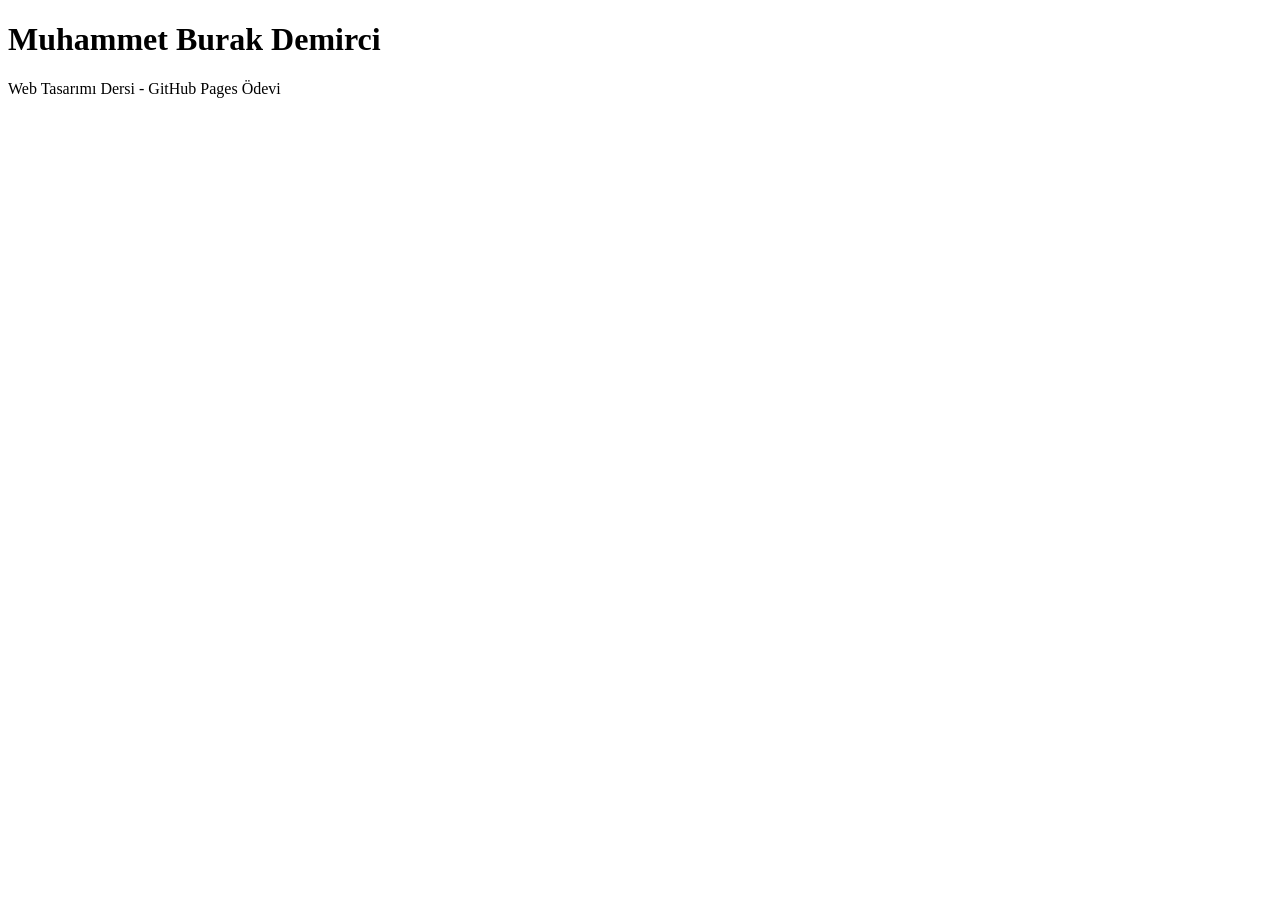
==== index.html @ 5eb8b4c1 "Rename HTMLPage1.html to index.html" ====
﻿<!DOCTYPE html>
<html lang="tr">
<head>
    <meta charset="UTF-8">
    <title>Muhammet Burak Demirci - Web Tasarım Ödevi</title>
</head>

<body>
    <h1>Muhammet Burak Demirci</h1>
    <p>Web Tasarımı Dersi - GitHub Pages Ödevi</p>
</body>

</html>
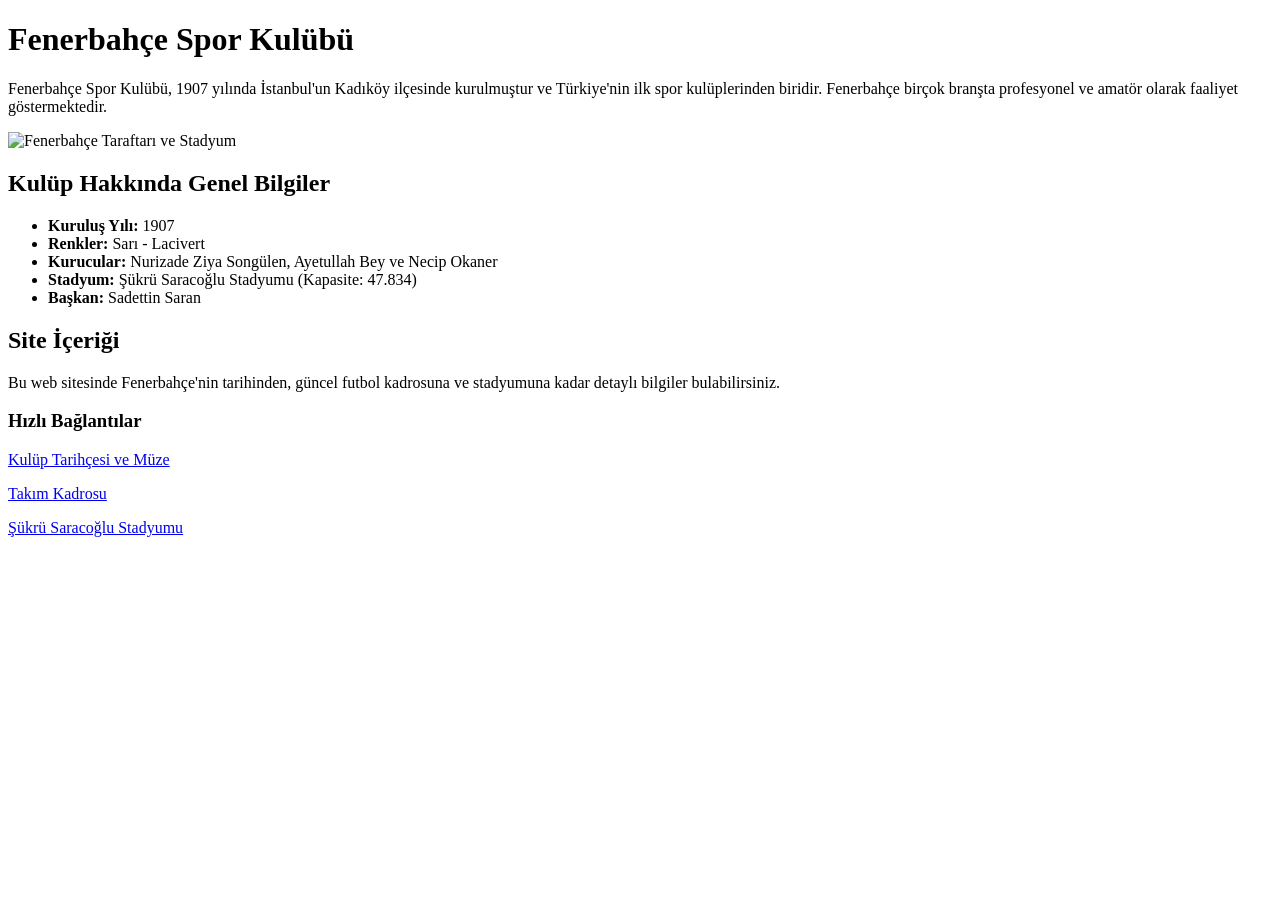
==== commit 007837e3: "Add files via upload" ====
--- a/index.html
+++ b/index.html
@@ -1,13 +1,33 @@
-﻿<!DOCTYPE html>
-<html lang="tr">
-<head>
-    <meta charset="UTF-8">
-    <title>Muhammet Burak Demirci - Web Tasarım Ödevi</title>
-</head>
-
-<body>
-    <h1>Muhammet Burak Demirci</h1>
-    <p>Web Tasarımı Dersi - GitHub Pages Ödevi</p>
-</body>
-
-</html>
+<!DOCTYPE html>
+<html lang="tr">
+<head>
+    <meta charset="UTF-8">
+    <title>Fenerbahçe | Ana Sayfa</title>
+</head>
+<body>
+
+    <h1>Fenerbahçe Spor Kulübü</h1>
+    <p>Fenerbahçe Spor Kulübü, 1907 yılında İstanbul'un Kadıköy ilçesinde kurulmuştur ve Türkiye'nin ilk spor kulüplerinden biridir. Fenerbahçe birçok branşta profesyonel ve amatör olarak faaliyet göstermektedir.</p>
+
+    <img src="fenerbahce-genel.jpg" alt="Fenerbahçe Taraftarı ve Stadyum" width="600">
+
+    <h2>Kulüp Hakkında Genel Bilgiler</h2>
+    
+    <ul>
+        <li><b>Kuruluş Yılı:</b> 1907</li>
+        <li><b>Renkler:</b> Sarı - Lacivert</li>
+        <li><b>Kurucular:</b> Nurizade Ziya Songülen, Ayetullah Bey ve Necip Okaner</li>
+        <li><b>Stadyum:</b> Şükrü Saracoğlu Stadyumu (Kapasite: 47.834)</li>
+        <li><b>Başkan:</b> Sadettin Saran</li>
+    </ul>
+
+    <h2>Site İçeriği</h2>
+    <p>Bu web sitesinde Fenerbahçe'nin tarihinden, güncel futbol kadrosuna ve stadyumuna kadar detaylı bilgiler bulabilirsiniz.</p>
+    
+    <h3>Hızlı Bağlantılar</h3>
+    <p><a href="tarihce.html">Kulüp Tarihçesi ve Müze</a></p>
+    <p><a href="kadro.html">Takım Kadrosu</a></p>
+    <p><a href="stadyum.html">Şükrü Saracoğlu Stadyumu</a></p>
+
+</body>
+</html>
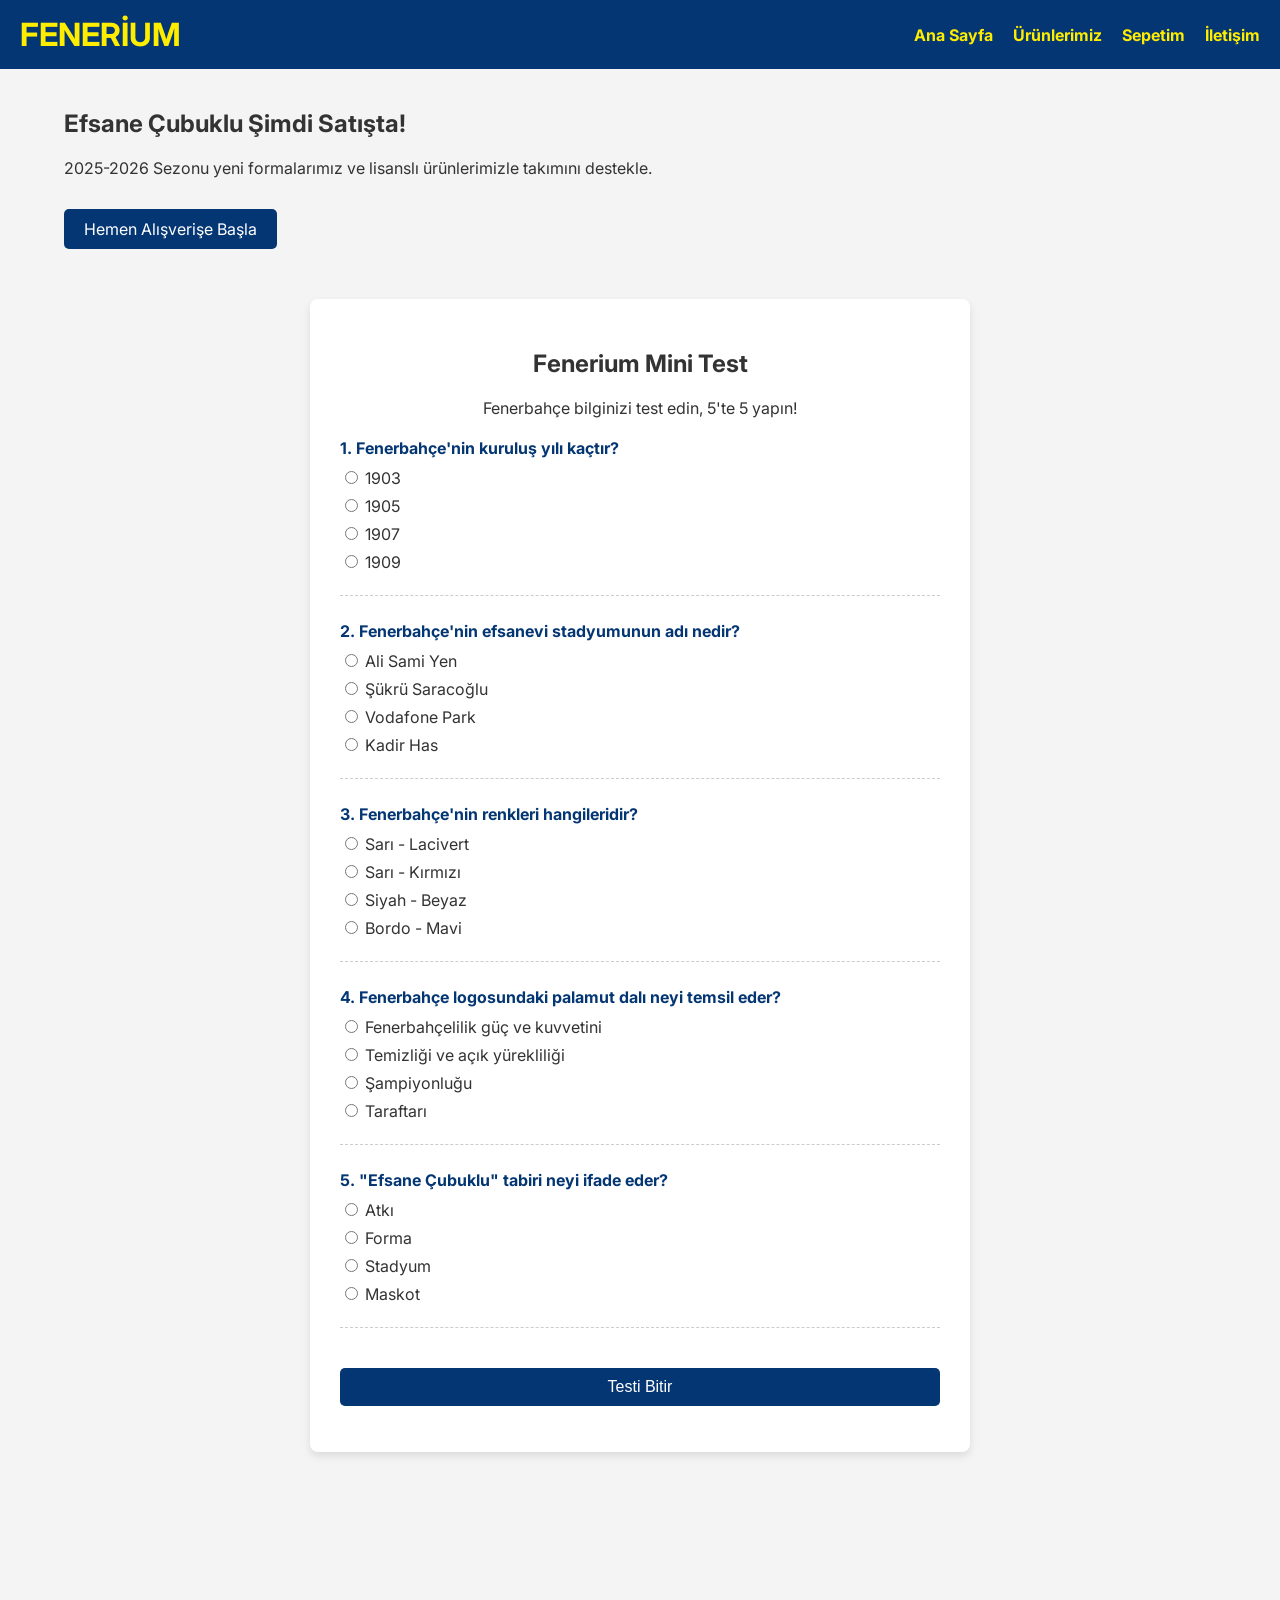
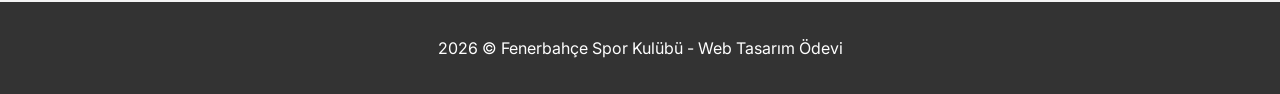
==== commit 5e1a51b9: "Add files via upload" ====
--- a/index.html
+++ b/index.html
@@ -2,32 +2,89 @@
 <html lang="tr">
 <head>
     <meta charset="UTF-8">
-    <title>Fenerbahçe | Ana Sayfa</title>
+    <meta name="viewport" content="width=device-width, initial-scale=1.0">
+    <title>Fenerium | Ana Sayfa</title>
+    <link rel="stylesheet" href="styles/style.css">
 </head>
 <body>
+    <header class="navbar">
+        <div class="logo">
+            <h1>FENERİUM</h1>
+        </div>
+        <nav>
+            <ul>
+                <li><a href="index.html">Ana Sayfa</a></li>
+                <li><a href="pages/urunler.html">Ürünlerimiz</a></li>
+                <li><a href="pages/sepet.html">Sepetim</a></li>
+                <li><a href="pages/iletisim.html">İletişim</a></li>
+            </ul>
+        </nav>
+    </header>
 
-    <h1>Fenerbahçe Spor Kulübü</h1>
-    <p>Fenerbahçe Spor Kulübü, 1907 yılında İstanbul'un Kadıköy ilçesinde kurulmuştur ve Türkiye'nin ilk spor kulüplerinden biridir. Fenerbahçe birçok branşta profesyonel ve amatör olarak faaliyet göstermektedir.</p>
+    <main class="container">
+        <section class="hero-bolumu">
+            <h2>Efsane Çubuklu Şimdi Satışta!</h2>
+            <p>2025-2026 Sezonu yeni formalarımız ve lisanslı ürünlerimizle takımını destekle.</p>
+            <a href="pages/urunler.html" class="buton">Hemen Alışverişe Başla</a>
+        </section>
 
-    <img src="fenerbahce-genel.jpg" alt="Fenerbahçe Taraftarı ve Stadyum" width="600">
+        <section class="quiz-bolumu">
+            <div class="iletisim-formu">
+                <h2 class="merkez-yazi">Fenerium Mini Test</h2>
+                <p class="merkez-yazi">Fenerbahçe bilginizi test edin, 5'te 5 yapın!</p>
+                
+                <div class="quiz-soru-alani">
+                    <div class="soru-blogu">
+                        <p><b>1. Fenerbahçe'nin kuruluş yılı kaçtır?</b></p>
+                        <label class="quiz-secenek"><input type="radio" name="q1" value="yanlis"> 1903</label>
+                        <label class="quiz-secenek"><input type="radio" name="q1" value="yanlis"> 1905</label>
+                        <label class="quiz-secenek"><input type="radio" name="q1" value="dogru"> 1907</label>
+                        <label class="quiz-secenek"><input type="radio" name="q1" value="yanlis"> 1909</label>
+                    </div>
 
-    <h2>Kulüp Hakkında Genel Bilgiler</h2>
-    
-    <ul>
-        <li><b>Kuruluş Yılı:</b> 1907</li>
-        <li><b>Renkler:</b> Sarı - Lacivert</li>
-        <li><b>Kurucular:</b> Nurizade Ziya Songülen, Ayetullah Bey ve Necip Okaner</li>
-        <li><b>Stadyum:</b> Şükrü Saracoğlu Stadyumu (Kapasite: 47.834)</li>
-        <li><b>Başkan:</b> Sadettin Saran</li>
-    </ul>
+                    <div class="soru-blogu">
+                        <p><b>2. Fenerbahçe'nin efsanevi stadyumunun adı nedir?</b></p>
+                        <label class="quiz-secenek"><input type="radio" name="q2" value="yanlis"> Ali Sami Yen</label>
+                        <label class="quiz-secenek"><input type="radio" name="q2" value="dogru"> Şükrü Saracoğlu</label>
+                        <label class="quiz-secenek"><input type="radio" name="q2" value="yanlis"> Vodafone Park</label>
+                        <label class="quiz-secenek"><input type="radio" name="q2" value="yanlis"> Kadir Has</label>
+                    </div>
 
-    <h2>Site İçeriği</h2>
-    <p>Bu web sitesinde Fenerbahçe'nin tarihinden, güncel futbol kadrosuna ve stadyumuna kadar detaylı bilgiler bulabilirsiniz.</p>
-    
-    <h3>Hızlı Bağlantılar</h3>
-    <p><a href="tarihce.html">Kulüp Tarihçesi ve Müze</a></p>
-    <p><a href="kadro.html">Takım Kadrosu</a></p>
-    <p><a href="stadyum.html">Şükrü Saracoğlu Stadyumu</a></p>
+                    <div class="soru-blogu">
+                        <p><b>3. Fenerbahçe'nin renkleri hangileridir?</b></p>
+                        <label class="quiz-secenek"><input type="radio" name="q3" value="dogru"> Sarı - Lacivert</label>
+                        <label class="quiz-secenek"><input type="radio" name="q3" value="yanlis"> Sarı - Kırmızı</label>
+                        <label class="quiz-secenek"><input type="radio" name="q3" value="yanlis"> Siyah - Beyaz</label>
+                        <label class="quiz-secenek"><input type="radio" name="q3" value="yanlis"> Bordo - Mavi</label>
+                    </div>
 
+                    <div class="soru-blogu">
+                        <p><b>4. Fenerbahçe logosundaki palamut dalı neyi temsil eder?</b></p>
+                        <label class="quiz-secenek"><input type="radio" name="q4" value="dogru"> Fenerbahçelilik güç ve kuvvetini</label>
+                        <label class="quiz-secenek"><input type="radio" name="q4" value="yanlis"> Temizliği ve açık yürekliliği</label>
+                        <label class="quiz-secenek"><input type="radio" name="q4" value="yanlis"> Şampiyonluğu</label>
+                        <label class="quiz-secenek"><input type="radio" name="q4" value="yanlis"> Taraftarı</label>
+                    </div>
+
+                    <div class="soru-blogu">
+                        <p><b>5. "Efsane Çubuklu" tabiri neyi ifade eder?</b></p>
+                        <label class="quiz-secenek"><input type="radio" name="q5" value="yanlis"> Atkı</label>
+                        <label class="quiz-secenek"><input type="radio" name="q5" value="dogru"> Forma</label>
+                        <label class="quiz-secenek"><input type="radio" name="q5" value="yanlis"> Stadyum</label>
+                        <label class="quiz-secenek"><input type="radio" name="q5" value="yanlis"> Maskot</label>
+                    </div>
+                </div>
+
+                <button id="quiz-cevapla-btn" class="buton gonder-buton">Testi Bitir</button>
+                <p id="quiz-sonuc" class="merkez-yazi quiz-mesaj"></p>
+            </div>
+        </section>
+    </main>
+
+    <footer class="footer">
+        <p>2026 © Fenerbahçe Spor Kulübü - Web Tasarım Ödevi</p>
+    </footer>
+
+    <script src="scripts/myscript.js"></script>
 </body>
 </html>
--- a/styles/style.css
+++ b/styles/style.css
@@ -0,0 +1,61 @@
+@import url('https://fonts.googleapis.com/css2?family=Inter:wght@300;400;600;700&display=swap');
+
+body {
+    font-family: 'Inter', sans-serif;
+    margin: 0;
+    padding: 0;
+    background-color: #f4f4f4;
+    color: #333;
+}
+
+.container { width: 90%; margin: 0 auto; padding: 20px 0; padding-bottom: 100px; }
+
+.navbar { background-color: #043673; color: white; padding: 15px 20px; display: flex; justify-content: space-between; align-items: center; }
+.navbar .logo h1 { cursor: pointer; color: #ffed00; margin: 0; }
+.navbar ul { list-style-type: none; margin: 0; padding: 0; display: flex; }
+.navbar ul li { margin-left: 20px; }
+.navbar ul li a { color: #ffed00; text-decoration: none; font-weight: bold; }
+
+.urun-grid { display: grid; grid-template-columns: 1fr; gap: 20px; margin-top: 20px; }
+@media (min-width: 768px) { .urun-grid { grid-template-columns: repeat(3, 1fr); } }
+
+.urun-kart { background-color: white; border: 1px solid #ccc; padding: 15px; text-align: center; border-radius: 5px; }
+.urun-kart img { max-width: 100%; height: 250px; object-fit: contain; }
+
+.footer { background-color: #333; color: white; text-align: center; padding: 20px 0; width: 100%; margin-top: 50px; }
+
+.buton { display: inline-block; background-color: #043673; color: white; padding: 10px 20px; text-decoration: none; border-radius: 5px; margin-top: 15px; border: none; cursor: pointer; }
+
+.urun-detay { display: flex; flex-wrap: wrap; gap: 30px; background-color: white; padding: 20px; border-radius: 8px; box-shadow: 0 4px 8px rgba(0,0,0,0.1); margin-top: 20px; }
+.detay-resim { flex: 1; min-width: 300px; text-align: center; }
+.detay-resim img { max-width: 100%; max-height: 400px; object-fit: contain; border-radius: 5px; } 
+
+.detay-bilgi { flex: 1; min-width: 300px; }
+.fiyat { font-size: 24px; font-weight: bold; color: #043673; }
+.geri-don-link { text-decoration: none; color: #043673; font-weight: bold; display: inline-block; margin-bottom: 15px; }
+.beden-secim { padding: 5px; margin-top: 10px; border-radius: 4px; border: 1px solid #ccc; }
+
+.iletisim-formu { background-color: white; padding: 30px; border-radius: 8px; box-shadow: 0 4px 8px rgba(0,0,0,0.1); max-width: 600px; margin: 0 auto; }
+.form-elemani { margin-bottom: 15px; }
+.form-elemani label { display: block; font-weight: bold; margin-bottom: 5px; }
+.form-elemani input, .form-elemani textarea { width: 100%; padding: 10px; border: 1px solid #ccc; border-radius: 4px; box-sizing: border-box; }
+.form-elemani input:focus, .form-elemani textarea:focus { border-color: #043673; outline: none; }
+.merkez-yazi { text-align: center; }
+.gonder-buton { width: 100%; border: none; cursor: pointer; font-size: 16px; }
+
+.sepet-tablo { width: 100%; border-collapse: collapse; margin-top: 20px; background-color: white; }
+.sepet-tablo th, .sepet-tablo td { border: 1px solid #ccc; padding: 15px; text-align: left; }
+.sepet-tablo th { background-color: #043673; color: white; }
+
+/* Ekstra Sınıflar (Yapay Zeka ve Inline CSS İhlali Olmasın Diye) */
+.quiz-bolumu { margin-top: 50px; }
+.quiz-mesaj { margin-top: 15px; font-weight: bold; }
+.bos-sepet-mesaji { text-align: center; }
+.dogru-cevap { color: green; }
+.yanlis-cevap { color: red; }
+
+/* 5 Soruluk Quiz Stilleri */
+.quiz-soru-alani { text-align: left; margin-top: 20px; }
+.soru-blogu { margin-bottom: 25px; padding-bottom: 15px; border-bottom: 1px dashed #ccc; }
+.soru-blogu p { color: #043673; margin-bottom: 10px; }
+.iletisim-formu .quiz-secenek { display: block; font-weight: normal; margin-bottom: 8px; cursor: pointer; }
